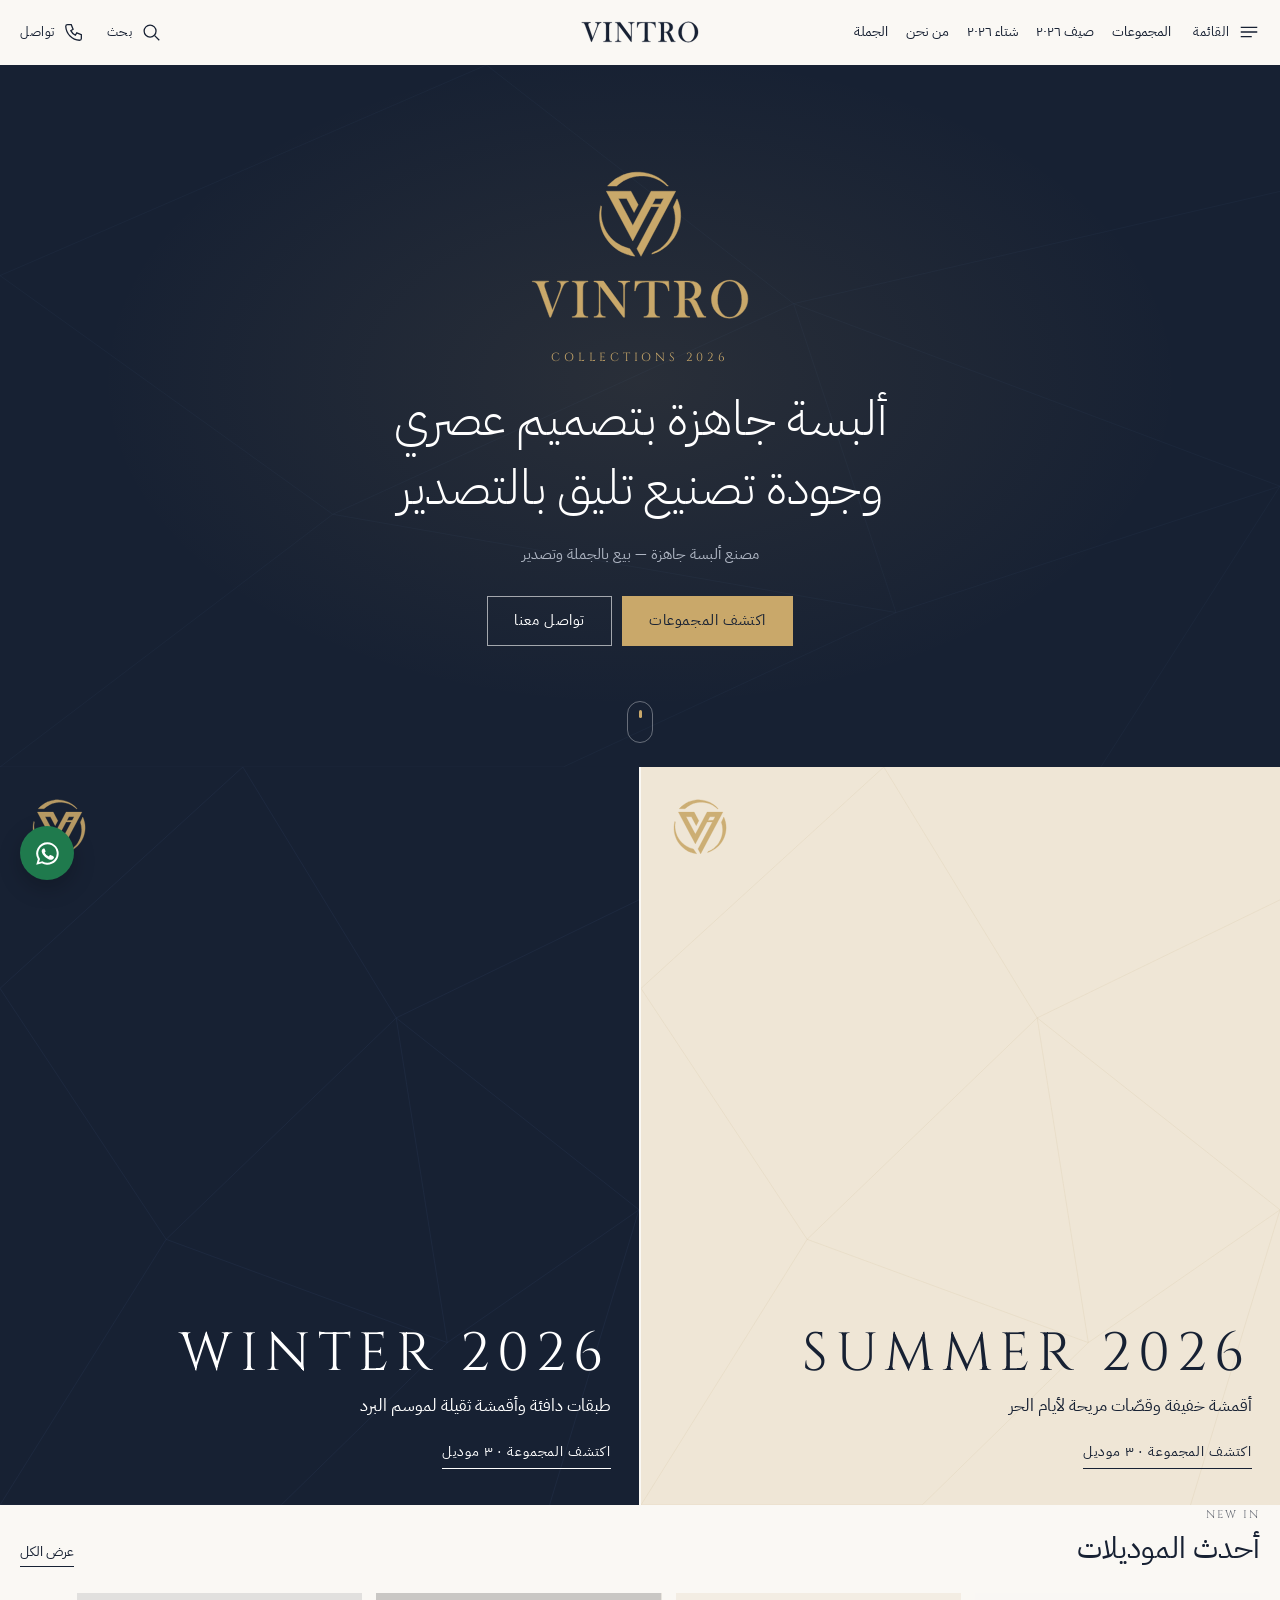
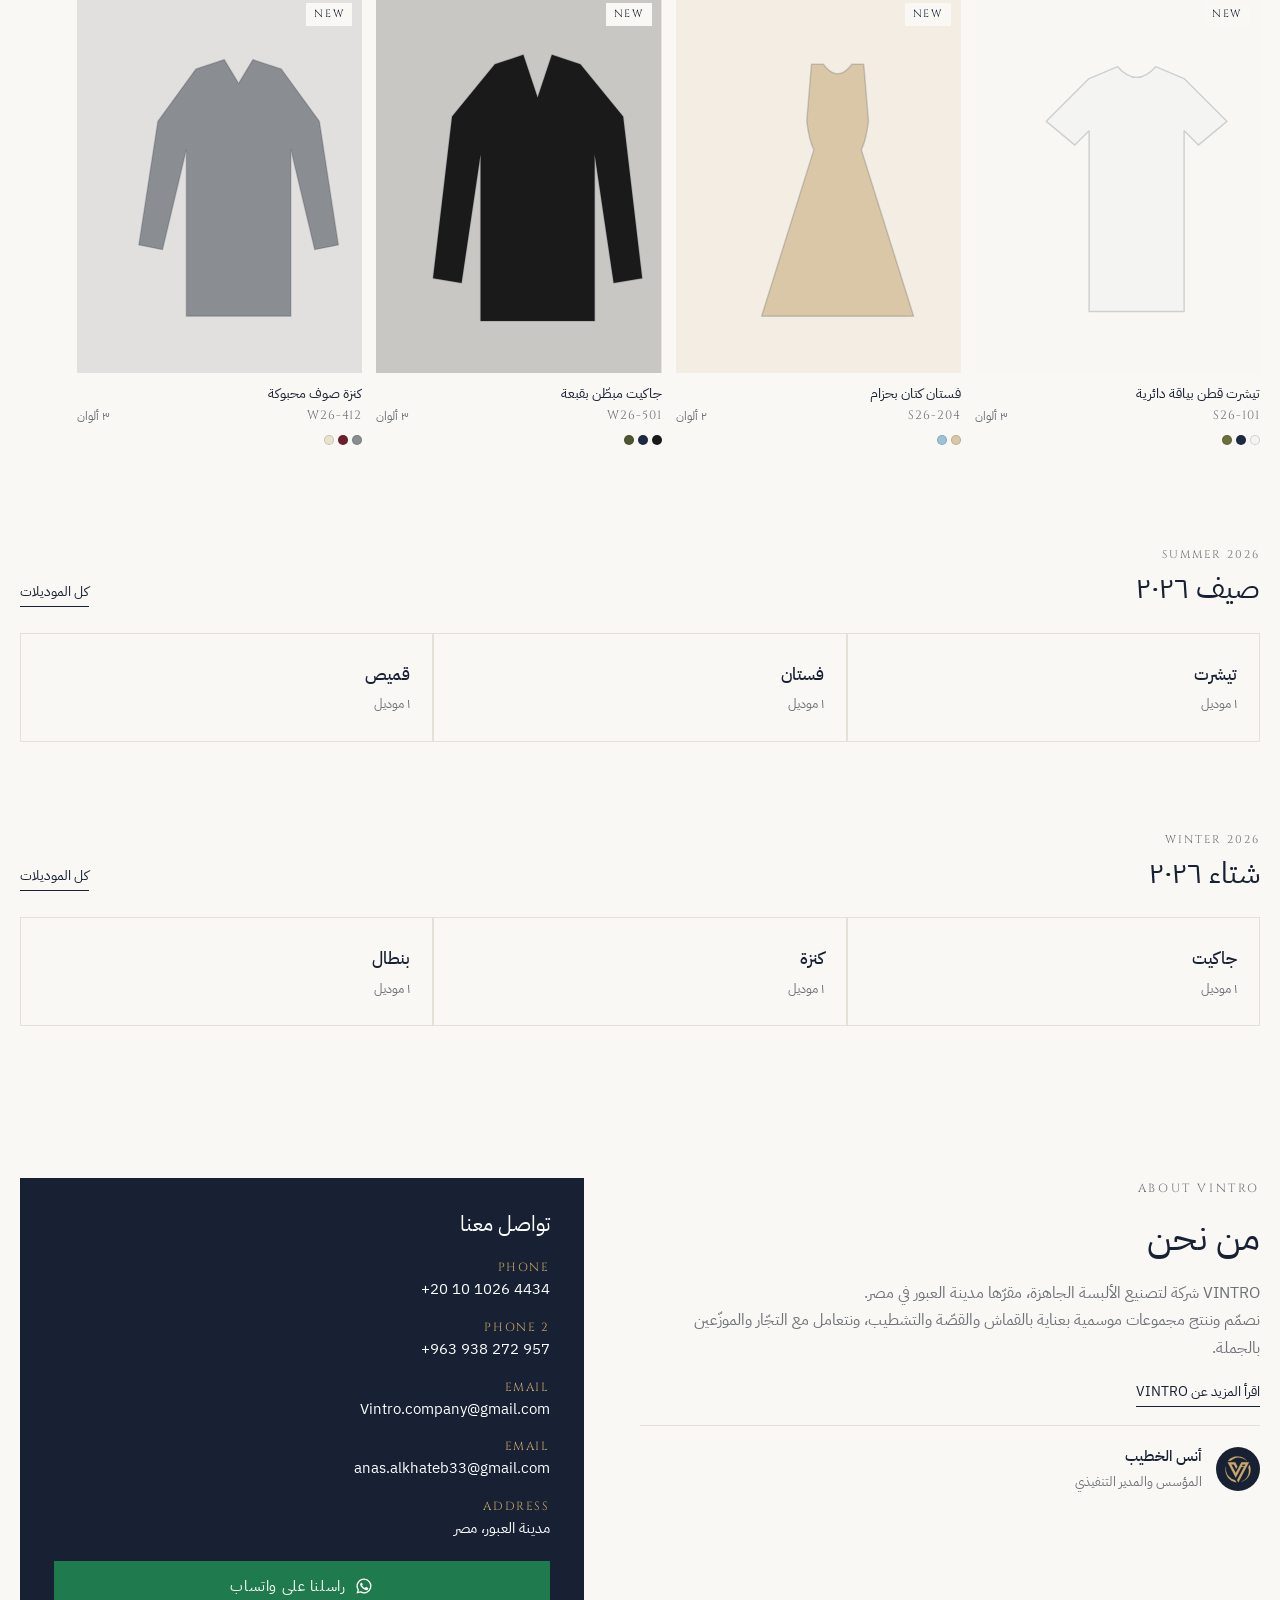
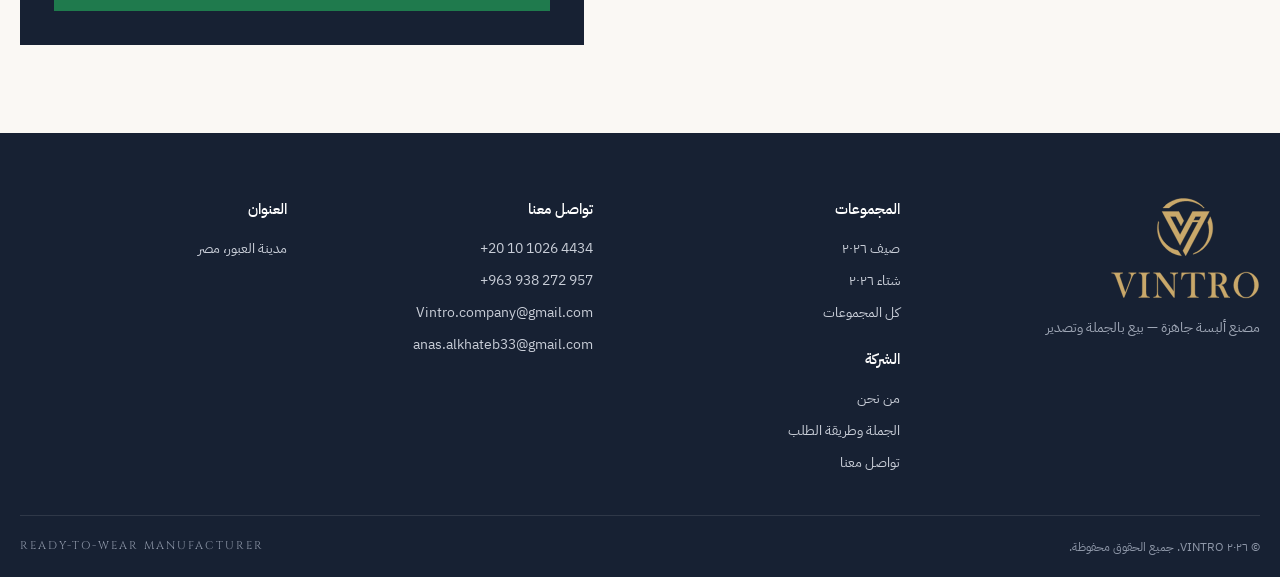
==== index.html @ 23a4da9c "Add files via upload" ====
<!doctype html>
<html lang="ar" dir="rtl" data-root="./">
<head>
<meta charset="utf-8">
<meta name="viewport" content="width=device-width,initial-scale=1,viewport-fit=cover">
<title>VINTRO — مجموعات صيف وشتاء ٢٠٢٦</title>
<meta name="description" content="VINTRO لتصنيع الألبسة الجاهزة — مجموعات صيف وشتاء ٢٠٢٦، بيع بالجملة.">
<meta name="theme-color" content="#FAF8F4">
<meta property="og:site_name" content="VINTRO">
<meta property="og:title" content="VINTRO — مجموعات صيف وشتاء ٢٠٢٦">
<meta property="og:description" content="VINTRO لتصنيع الألبسة الجاهزة — مجموعات صيف وشتاء ٢٠٢٦، بيع بالجملة.">
<meta property="og:type" content="website">
<link rel="icon" type="image/svg+xml" href="./assets/favicon.svg">
<link rel="preconnect" href="https://fonts.googleapis.com">
<link rel="preconnect" href="https://fonts.gstatic.com" crossorigin>
<link rel="stylesheet" href="https://fonts.googleapis.com/css2?family=Cinzel:wght@400;500&family=IBM+Plex+Sans+Arabic:wght@300;400;500&display=swap">
<link rel="stylesheet" href="./assets/style.css">
</head>
<body data-page="home">
<header id="head" class="head"></header>
<main id="main"><div class="loading">VINTRO</div></main>
<footer id="foot" class="foot"></footer>
<noscript><p style="padding:24px;text-align:center">يرجى تفعيل JavaScript لعرض الموديلات.</p></noscript>
<script src="./assets/logo.js"></script>
<script src="./assets/app.js"></script>
</body>
</html>
---- assets/style.css ----
/* VINTRO — fashion catalog. Ivory paper, navy ink, gold only for the brand mark and small accents. */
:root{
  --ivory:#FAF8F4; --paper:#FFFFFF; --navy:#172133; --navy-2:#202C42; --gold:#C9A86A; --gold-soft:#E9DCC3;
  --ink:#172133; --muted:#6E727B; --line:#E5E1D8; --tile:#EFEBE3; --wa:#1F7A4D;
  --f-latin:"Cinzel","Times New Roman",serif;
  --f-ar:"IBM Plex Sans Arabic",system-ui,"Segoe UI",Tahoma,sans-serif;
  --head-h:64px;
  color-scheme:light;
}
*{box-sizing:border-box}
[hidden]{display:none!important}
html{scroll-behavior:smooth;-webkit-text-size-adjust:100%}
body{margin:0;background:var(--ivory);color:var(--ink);font-family:var(--f-ar);font-size:15px;line-height:1.7;font-weight:400;-webkit-font-smoothing:antialiased}
body.lock{overflow:hidden}
img{max-width:100%;display:block}
a{color:inherit;text-decoration:none}
button{font:inherit;color:inherit;background:none;border:0;padding:0;cursor:pointer}
h1,h2,h3{margin:0;font-weight:400;line-height:1.2;text-wrap:balance}
p{margin:0}
:focus-visible{outline:2px solid var(--gold);outline-offset:3px}
.pad{padding-inline:max(20px,env(safe-area-inset-left,0px))}
.latin{font-family:var(--f-latin);letter-spacing:.18em;text-transform:uppercase}
.eyebrow{font-size:.74rem;letter-spacing:.22em;color:var(--muted)}
.logo-svg{fill:currentColor;display:block}

/* ---------- header ---------- */
.head{position:sticky;top:0;z-index:40;background:color-mix(in srgb,var(--ivory) 94%,transparent);backdrop-filter:saturate(1.4) blur(12px);border-bottom:1px solid transparent;transition:border-color .3s}
.head.scrolled{border-bottom-color:var(--line)}
.head-in{height:var(--head-h);display:grid;grid-template-columns:1fr auto 1fr;align-items:center;gap:12px}
.head .start,.head .end{display:flex;align-items:center;gap:22px}
.head .end{justify-content:flex-end}
.head .brand{color:var(--navy)}
.head .brand svg{height:22px;width:auto}
.ico-btn{display:inline-flex;align-items:center;gap:8px;font-size:.84rem;letter-spacing:.04em;padding:8px 0}
.ico-btn svg{width:22px;height:22px;stroke:currentColor;fill:none;stroke-width:1.4}
.head .links{display:flex;gap:18px}
.head .links a{font-size:.88rem;padding-block:6px;border-bottom:1px solid transparent}
.head .links a:hover,.head .links a[aria-current="page"]{border-bottom-color:var(--ink)}
@media (max-width:1100px){.head .links{display:none}}
@media (max-width:860px){.ico-btn .t{display:none}}

/* ---------- overlay menu / search ---------- */
.overlay{position:fixed;inset:0;z-index:60;background:var(--ivory);display:flex;flex-direction:column;overflow-y:auto;padding-bottom:env(safe-area-inset-bottom,0px)}
.overlay-top{height:var(--head-h);display:flex;align-items:center;justify-content:space-between;border-bottom:1px solid var(--line);flex:none}
.menu-body{display:grid;grid-template-columns:repeat(auto-fit,minmax(240px,1fr));gap:40px;padding-block:40px 60px}
.menu-col h3{font-size:1.9rem;margin-bottom:4px}
.menu-col .latin{font-size:.72rem;color:var(--muted);display:block;margin-bottom:18px}
.menu-col ul{list-style:none;margin:0;padding:0;display:grid;gap:10px}
.menu-col li a{font-size:1.02rem;color:var(--muted)}
.menu-col li a:hover{color:var(--ink)}
.search-box{padding-block:28px 10px;display:flex;align-items:center;gap:12px;border-bottom:1px solid var(--ink)}
.search-box input{flex:1;border:0;background:transparent;font:inherit;font-size:1.5rem;padding:6px 0;min-width:0;outline:none}
.search-hint{color:var(--muted);font-size:.86rem;padding-block:14px}

/* ---------- hero ---------- */
.hero{display:grid;grid-template-columns:1fr 1fr;gap:2px;background:var(--ivory)}
@media (max-width:760px){.hero{grid-template-columns:1fr}.panel{min-height:62svh}}
.panel{position:relative;min-height:clamp(440px,82svh,820px);overflow:hidden;display:flex;align-items:flex-end;isolation:isolate}
.panel .media{position:absolute;inset:0;z-index:-2}
.panel .media img{width:100%;height:100%;object-fit:cover;transition:transform 1.4s cubic-bezier(.2,.7,.2,1)}
.panel:hover .media img{transform:scale(1.035)}
.panel .media svg.lines{position:absolute;inset:0;width:100%;height:100%}
.panel.winter .media{background:var(--navy);color:#2A3854}
.panel.summer .media{background:#EFE6D6;color:#DDCDB0}
.panel.has-img::after{content:"";position:absolute;inset:0;z-index:-1;background:linear-gradient(to top,rgb(10 14 22 / .55),transparent 55%)}
.panel .cap{padding:36px max(28px,env(safe-area-inset-left,0px));display:grid;gap:10px;width:100%}
.panel .cap .latin{font-size:clamp(1.9rem,4.2vw,3.4rem);letter-spacing:.14em;line-height:1}
.panel .cap .ar{font-size:1.05rem}
.panel .cap .go{display:inline-flex;align-items:center;gap:10px;margin-top:10px;font-size:.88rem;letter-spacing:.06em;padding-bottom:4px;border-bottom:1px solid currentColor;justify-self:start}
.panel.winter,.panel.has-img{color:#fff}
.panel.summer:not(.has-img){color:var(--navy)}
.panel .mark{position:absolute;top:32px;inset-inline-end:32px;width:54px;color:var(--gold);opacity:.9}

/* ---------- sections ---------- */
.statement{padding-block:96px 88px;display:grid;justify-items:center;text-align:center;gap:22px}
.statement .mark{width:56px;color:var(--gold)}
.statement h1{font-size:clamp(1.7rem,3.6vw,2.7rem);max-width:22ch;line-height:1.45}
.statement p{color:var(--muted);max-width:56ch}
.sec{padding-block:64px}
.sec-head{display:flex;align-items:end;justify-content:space-between;gap:16px;margin-bottom:26px;flex-wrap:wrap}
.sec-head h2{font-size:clamp(1.4rem,2.6vw,1.9rem)}
.sec-head .latin{display:block;font-size:.7rem;color:var(--muted);margin-bottom:6px}
.link-u{font-size:.88rem;border-bottom:1px solid currentColor;padding-bottom:2px}

.strip{display:grid;grid-auto-flow:column;grid-auto-columns:minmax(220px,23%);gap:14px;overflow-x:auto;scroll-snap-type:x mandatory;padding-bottom:12px;scrollbar-width:thin}
.strip>*{scroll-snap-align:start}
@media (max-width:760px){.strip{grid-auto-columns:62%}}

.cats{display:grid;grid-template-columns:repeat(auto-fit,minmax(150px,1fr));gap:2px;background:var(--line);border:1px solid var(--line)}
.cats a{background:var(--ivory);padding:26px 22px;display:grid;gap:4px;transition:background .25s}
.cats a:hover{background:var(--paper)}
.cats strong{font-weight:500;font-size:1.08rem}
.cats span{font-size:.8rem;color:var(--muted)}

.about{display:grid;grid-template-columns:1.1fr 1fr;gap:56px;align-items:start}
@media (max-width:860px){.about{grid-template-columns:1fr;gap:36px}}
.about .txt{display:grid;gap:18px}
.about .txt p{color:var(--muted);font-size:1.02rem;max-width:58ch;white-space:pre-line}
.founder{display:flex;align-items:center;gap:14px;padding-top:18px;border-top:1px solid var(--line)}
.founder .m{width:44px;height:44px;border-radius:50%;background:var(--navy);color:var(--gold);display:grid;place-items:center;flex:none}
.founder .m svg{width:26px}
.founder b{font-weight:500;display:block}
.founder small{color:var(--muted)}
.contact-card{background:var(--navy);color:#fff;padding:34px;display:grid;gap:20px}
.contact-card h3{font-size:1.3rem}
.contact-card dl{margin:0;display:grid;gap:14px}
.contact-card dt{font-size:.74rem;letter-spacing:.14em;color:var(--gold)}
.contact-card dd{margin:0}
.ltr{direction:ltr;unicode-bidi:isolate;display:inline-block}

/* ---------- buttons ---------- */
.btn{display:inline-flex;align-items:center;justify-content:center;gap:10px;min-height:50px;padding:0 26px;border:1px solid var(--navy);background:transparent;color:var(--navy);font-size:.92rem;letter-spacing:.04em;transition:background .2s,color .2s}
.btn:hover{background:var(--navy);color:#fff}
.btn.solid{background:var(--navy);color:#fff}
.btn.solid:hover{background:var(--navy-2)}
.btn.wa{background:var(--wa);border-color:var(--wa);color:#fff}
.btn.wa:hover{background:#18653F}
.btn.light{border-color:rgb(255 255 255 / .6);color:#fff}
.btn.light:hover{background:#fff;color:var(--navy)}
.btn svg{width:18px;height:18px}
.btn.block{width:100%}

/* ---------- collection ---------- */
.col-head{padding-block:48px 26px;display:grid;gap:6px}
.col-head .latin{font-size:.74rem;color:var(--muted)}
.col-head h1{font-size:clamp(2.2rem,5vw,3.6rem)}
.col-head p{color:var(--muted);max-width:56ch}
.toolbar{position:sticky;top:var(--head-h);z-index:30;background:color-mix(in srgb,var(--ivory) 94%,transparent);backdrop-filter:blur(12px);border-block:1px solid var(--line)}
.toolbar-in{display:flex;align-items:center;gap:14px;min-height:52px}
.filters{display:flex;gap:4px;overflow-x:auto;scrollbar-width:none;flex:1;min-width:0}
.filters::-webkit-scrollbar{display:none}
.chip{white-space:nowrap;padding:6px 14px;font-size:.88rem;color:var(--muted);border-bottom:1px solid transparent}
.chip[aria-pressed="true"]{color:var(--ink);border-bottom-color:var(--ink)}
.count{font-size:.8rem;color:var(--muted);white-space:nowrap}
.view{display:flex;gap:6px;flex:none}
.view button{width:30px;height:30px;display:grid;place-items:center;color:var(--muted)}
.view button[aria-pressed="true"]{color:var(--ink)}
.view svg{width:18px;height:18px;fill:currentColor}

.grid{display:grid;grid-template-columns:repeat(4,minmax(0,1fr));gap:34px 14px;padding-block:28px 80px}
.grid.big{grid-template-columns:repeat(2,minmax(0,1fr))}
@media (max-width:960px){.grid{grid-template-columns:repeat(3,minmax(0,1fr))}}
@media (max-width:640px){.grid{grid-template-columns:repeat(2,minmax(0,1fr));gap:26px 8px}.grid.big{grid-template-columns:1fr}}
.empty{grid-column:1/-1;padding:80px 20px;text-align:center;color:var(--muted)}

/* ---------- product card ---------- */
.card{display:flex;flex-direction:column;min-width:0}
.card .ph{position:relative;aspect-ratio:3/4;background:var(--tile);overflow:hidden}
.card .ph img,.card .ph .art{position:absolute;inset:0;width:100%;height:100%;object-fit:cover}
.card .ph .alt{opacity:0;transition:opacity .45s ease}
.card:hover .ph .alt{opacity:1}
.card .new{position:absolute;top:10px;inset-inline-start:10px;font-size:.66rem;letter-spacing:.16em;background:var(--ivory);padding:3px 8px}
.card .body{padding-top:10px;display:grid;gap:2px}
.card .nm{font-size:.9rem;line-height:1.5;overflow:hidden;text-overflow:ellipsis;white-space:nowrap}
.card .sub{display:flex;justify-content:space-between;gap:8px;font-size:.76rem;color:var(--muted)}
.card .code{font-family:var(--f-latin);letter-spacing:.08em;direction:ltr}
.card .sws{display:flex;gap:4px;margin-top:6px}
.card .sws i{width:10px;height:10px;border-radius:50%;border:1px solid rgb(0 0 0 / .14)}

/* ---------- product page ---------- */
.crumbs{padding-block:18px;font-size:.8rem;color:var(--muted)}
.crumbs a:hover{color:var(--ink)}
.pdp{display:grid;grid-template-columns:minmax(0,1.5fr) minmax(320px,1fr);gap:48px;padding-bottom:72px}
@media (max-width:900px){.pdp{grid-template-columns:1fr;gap:26px}}
.pics{display:grid;grid-template-columns:1fr 1fr;gap:4px;align-content:start}
.pics .pic{position:relative;aspect-ratio:3/4;background:var(--tile);overflow:hidden}
.pics .pic:first-child,.pics .pic:last-child:nth-child(even){grid-column:1/-1}
.pics .pic img,.pics .pic .art{position:absolute;inset:0;width:100%;height:100%;object-fit:cover}
@media (max-width:900px){
  .pics{display:flex;overflow-x:auto;scroll-snap-type:x mandatory;gap:0;margin-inline:calc(-1 * max(20px,env(safe-area-inset-left,0px)));scrollbar-width:none}
  .pics::-webkit-scrollbar{display:none}
  .pics .pic{flex:0 0 100%;scroll-snap-align:center}
  .pics .pic:first-child,.pics .pic:last-child:nth-child(even){grid-column:auto}
}
.dots-nav{display:none;justify-content:center;gap:6px;margin-top:10px}
.dots-nav i{width:6px;height:6px;border-radius:50%;background:var(--line)}
.dots-nav i.on{background:var(--ink)}
@media (max-width:900px){.dots-nav{display:flex}.panel-info{position:static}}
.panel-info{position:sticky;top:calc(var(--head-h) + 24px);align-self:start;display:grid;gap:26px}
.panel-info .code{font-family:var(--f-latin);letter-spacing:.14em;font-size:.78rem;color:var(--muted);direction:ltr;text-align:right}
.panel-info h1{font-size:clamp(1.5rem,2.6vw,2rem);margin-top:4px}
.panel-info .price{margin-top:8px;font-size:1.05rem}
.panel-info .price.ask{color:var(--muted);font-size:.92rem}
.opt-label{display:flex;justify-content:space-between;font-size:.8rem;color:var(--muted);margin-bottom:10px}
.opt-label b{color:var(--ink);font-weight:500}
.colors{display:flex;gap:8px;flex-wrap:wrap}
.colors button{width:52px;aspect-ratio:3/4;background:var(--tile);border:1px solid transparent;padding:2px;position:relative}
.colors button img{width:100%;height:100%;object-fit:cover}
.colors button .fill{display:block;width:100%;height:100%}
.colors button[aria-pressed="true"]{border-color:var(--ink)}
.sizes{display:grid;grid-template-columns:repeat(auto-fill,minmax(56px,1fr));gap:6px}
.sizes button{height:44px;border:1px solid var(--line);font-size:.86rem;letter-spacing:.04em;background:var(--paper)}
.sizes button:hover{border-color:var(--ink)}
.sizes button[aria-pressed="true"]{background:var(--navy);color:#fff;border-color:var(--navy)}
.cta{display:grid;gap:8px}
.cta .note{font-size:.78rem;color:var(--muted);text-align:center}
details.acc{border-top:1px solid var(--line)}
details.acc:last-of-type{border-bottom:1px solid var(--line)}
details.acc summary{list-style:none;display:flex;justify-content:space-between;align-items:center;padding:15px 0;cursor:pointer;font-size:.92rem}
details.acc summary::-webkit-details-marker{display:none}
details.acc summary::after{content:"+";font-size:1.2rem;color:var(--muted)}
details.acc[open] summary::after{content:"−"}
details.acc .in{padding-bottom:16px;color:var(--muted);white-space:pre-line;font-size:.92rem}
.specs{display:grid;grid-template-columns:auto 1fr;gap:6px 18px;margin:0}
.specs dd{margin:0;color:var(--ink)}

/* ---------- footer ---------- */
.foot{background:var(--navy);color:#C9CED8;margin-top:0}
.foot-in{display:grid;grid-template-columns:1.2fr repeat(3,1fr);gap:40px;padding-block:64px 40px}
@media (max-width:860px){.foot-in{grid-template-columns:1fr 1fr}}
@media (max-width:520px){.foot-in{grid-template-columns:1fr}}
.foot .fbrand{color:var(--gold)}
.foot .fbrand svg{width:150px;height:auto}
.foot .fbrand p{color:#9EA6B5;margin-top:16px;font-size:.88rem;max-width:32ch}
.foot h4{margin:0 0 14px;font-weight:500;color:#fff;font-size:.95rem}
.foot ul{list-style:none;margin:0;padding:0;display:grid;gap:8px;font-size:.88rem}
.foot a:hover{color:#fff}
.foot-bot{border-top:1px solid rgb(255 255 255 / .1);padding-block:20px calc(20px + env(safe-area-inset-bottom,0px));font-size:.78rem;color:#8E97A8;display:flex;justify-content:space-between;gap:12px;flex-wrap:wrap}

.wa-float{position:fixed;bottom:calc(20px + env(safe-area-inset-bottom,0px));left:calc(20px + env(safe-area-inset-left,0px));z-index:35;width:54px;height:54px;border-radius:50%;background:var(--wa);color:#fff;display:grid;place-items:center;box-shadow:0 8px 22px rgb(0 0 0 / .22)}
.wa-float svg{width:27px;height:27px}

.muted{color:var(--muted)}
/* ---------- inner pages ---------- */
.page-head{padding-block:64px 44px;display:grid;gap:10px;border-bottom:1px solid var(--line)}
.page-head .latin{font-size:.74rem;color:var(--muted)}
.page-head h1{font-size:clamp(2.3rem,5.4vw,4rem)}
.page-head p{color:var(--muted);font-size:1.06rem;max-width:58ch}

.coll{display:grid;grid-template-columns:1.2fr 1fr;align-items:stretch;border-bottom:1px solid var(--line)}
.coll.flip .coll-media{order:2}
@media (max-width:820px){.coll{grid-template-columns:1fr}.coll.flip .coll-media{order:0}}
.coll-media{position:relative;min-height:clamp(340px,62svh,640px);overflow:hidden;isolation:isolate;display:block}
.coll-media img{position:absolute;inset:0;width:100%;height:100%;object-fit:cover;transition:transform 1.2s ease}
.coll-media:hover img{transform:scale(1.03)}
.coll-media svg.lines{position:absolute;inset:0;width:100%;height:100%}
.coll.winter .coll-media{background:var(--navy);color:#2A3854}
.coll.summer .coll-media{background:#EFE6D6;color:#DDCDB0}
.coll-media .mark{position:absolute;top:28px;inset-inline-end:28px;width:52px;color:var(--gold)}
.coll-media .latin.big{position:absolute;bottom:26px;inset-inline-start:28px;font-size:clamp(1.6rem,3.4vw,2.6rem);letter-spacing:.14em}
.coll.winter .coll-media .big,.coll-media.has-img .big{color:#fff}
.coll.summer .coll-media:not(.has-img) .big{color:var(--navy)}
.coll-txt{display:grid;align-content:center;gap:16px;padding-block:48px}
.coll-txt .latin{font-size:.72rem;color:var(--muted)}
.coll-txt h2{font-size:clamp(2rem,4vw,3rem)}
.coll-txt p{color:var(--muted);max-width:44ch}
.coll-meta{display:flex;gap:18px;font-size:.84rem;color:var(--muted)}
.coll-cats{list-style:none;margin:0;padding:0;display:flex;flex-wrap:wrap;gap:6px}
.coll-cats a{display:inline-block;border:1px solid var(--line);padding:6px 14px;font-size:.88rem;background:var(--paper)}
.coll-cats a:hover{border-color:var(--ink)}
.coll-txt .btn{justify-self:start;margin-top:6px}

.about-hero{display:grid;grid-template-columns:1fr 1.1fr;gap:56px;padding-block:64px;align-items:center}
@media (max-width:820px){.about-hero{grid-template-columns:1fr;gap:32px}}
.ab-mark{position:relative;aspect-ratio:4/5;max-width:100%;background:var(--navy);color:#2A3854;display:grid;place-items:center;overflow:hidden}
.ab-mark svg.lines{position:absolute;inset:0;width:100%;height:100%}
.ab-mark .logo-svg{position:relative;width:52%;color:var(--gold)}
.ab-txt{display:grid;gap:18px}
.ab-txt p{color:var(--muted);font-size:1.04rem;max-width:58ch;white-space:pre-line}
.ab-txt p.big{color:var(--ink);font-size:clamp(1.4rem,2.6vw,1.9rem);line-height:1.55}
.values{display:grid;grid-template-columns:repeat(auto-fit,minmax(220px,1fr));gap:2px;background:var(--line);border:1px solid var(--line)}
.value{background:var(--ivory);padding:30px 26px;display:grid;gap:10px;align-content:start}
.value .vm{width:28px;color:var(--gold)}
.value h3{font-size:1.12rem;font-weight:500}
.value p{color:var(--muted);font-size:.93rem}
.band{background:var(--navy-2);color:#fff}
.band-in{display:flex;justify-content:space-between;align-items:center;gap:28px;flex-wrap:wrap;padding-block:56px}
.band-in .latin{font-size:.72rem;color:var(--gold)}
.band-in h2{font-size:clamp(1.5rem,3vw,2.1rem);margin-block:6px}
.band-in p{color:#AEB5C2}
.band-btns{display:flex;gap:10px;flex-wrap:wrap}

.steps{display:grid;grid-template-columns:repeat(4,minmax(0,1fr));gap:0;padding-block:56px}
@media (max-width:900px){.steps{grid-template-columns:repeat(2,minmax(0,1fr));row-gap:36px}}
@media (max-width:520px){.steps{grid-template-columns:1fr}}
.step{display:grid;gap:10px;padding-inline:0 26px;border-inline-start:1px solid var(--line);padding-inline-start:22px}
.step .n{font-size:1.9rem;color:var(--gold);letter-spacing:.08em}
.step h3{font-size:1.12rem;font-weight:500}
.step p{color:var(--muted);font-size:.93rem}
.ws-grid{display:grid;grid-template-columns:1fr 1fr;gap:56px;align-items:start}
@media (max-width:860px){.ws-grid{grid-template-columns:1fr;gap:44px}}
.ws-grid .muted{margin-bottom:16px}
.tpl{background:var(--paper);border:1px solid var(--line);padding:20px 22px;margin:0 0 16px;font-family:var(--f-ar);font-size:.95rem;line-height:1.9;white-space:pre-wrap;overflow-x:auto}

.contact-grid{display:grid;grid-template-columns:1fr 1.15fr;gap:48px;padding-block:56px 80px;align-items:start}
@media (max-width:860px){.contact-grid{grid-template-columns:1fr}}
.c-cards{display:grid;grid-template-columns:repeat(auto-fit,minmax(220px,1fr));gap:2px;background:var(--line);border:1px solid var(--line)}
.c-card{background:var(--ivory);padding:24px 22px;display:grid;gap:8px;align-content:start;min-width:0;overflow-wrap:anywhere}
.c-card .lbl{font-size:.78rem;color:var(--muted)}
.c-card .big{font-size:1.2rem}
.c-card .link-u{justify-self:start;font-size:.82rem}
.c-form{background:var(--paper);border:1px solid var(--line);padding:32px;display:grid;gap:16px}
@media (max-width:520px){.c-form{padding:22px}}
.c-form h2{font-size:1.4rem;margin-bottom:4px}
.f{display:grid;gap:6px}
.f span{font-size:.82rem;color:var(--muted)}
.f input,.f textarea{width:100%;border:0;border-bottom:1px solid var(--line);background:transparent;padding:10px 0;font:inherit;color:var(--ink);border-radius:0;outline:none;resize:vertical}
.f input:focus,.f textarea:focus{border-bottom-color:var(--ink)}
.err{color:#A33A2E;font-size:.88rem}
.loading{padding:120px 0;text-align:center;color:var(--muted)}
.fade{animation:fade .5s ease both}
@keyframes fade{from{opacity:.001;transform:translateY(6px)}to{opacity:1;transform:none}}

/* ---------- side drawer menu ---------- */
.drawer-wrap{position:fixed;inset:0;z-index:70}
.drawer-bg{position:absolute;inset:0;background:rgb(15 20 30 / .45);opacity:0;transition:opacity .3s ease}
.drawer{position:absolute;top:0;bottom:0;inset-inline-start:0;width:min(360px,86vw);background:var(--ivory);display:flex;flex-direction:column;overflow-y:auto;
  transform:translateX(100%);transition:transform .35s cubic-bezier(.2,.7,.2,1);box-shadow:0 0 40px rgb(0 0 0 / .18);
  padding:env(safe-area-inset-top,0px) 0 env(safe-area-inset-bottom,0px) 0}
.drawer-wrap.on .drawer{transform:none}
.drawer-wrap.on .drawer-bg{opacity:1}
.drawer-top{display:flex;align-items:center;justify-content:space-between;height:var(--head-h);padding-inline:22px;border-bottom:1px solid var(--line);flex:none}
.drawer-logo{color:var(--navy);width:110px}
.drawer-list{list-style:none;margin:0;padding:10px 0;flex:1}
.drawer-list>li>a,.drawer-list summary{display:flex;align-items:center;justify-content:space-between;padding:13px 22px;font-size:1rem;cursor:pointer;list-style:none}
.drawer-list summary::-webkit-details-marker{display:none}
.drawer-list summary small{font-size:.75rem;color:var(--muted);margin-inline-start:auto;margin-inline-end:10px}
.drawer-list summary::after{content:"+";color:var(--muted)}
.drawer-list details[open] summary::after{content:"−"}
.drawer-list a[aria-current="page"]{font-weight:500;box-shadow:inset -2px 0 0 var(--gold)}
.drawer-list>li>a:hover,.drawer-list summary:hover{background:var(--paper)}
.drawer-list .sub{list-style:none;margin:0;padding:0 0 8px}
.drawer-list .sub a{display:block;padding:8px 40px 8px 22px;font-size:.9rem;color:var(--muted)}
.drawer-list .sub a:hover{color:var(--ink)}
.drawer-foot{border-top:1px solid var(--line);padding:18px 22px 22px;display:grid;gap:8px;font-size:.9rem;color:var(--muted);flex:none}
.drawer-foot .btn{margin-top:6px;min-height:46px}

/* ---------- homepage opening ---------- */
.opening{position:relative;background:var(--navy);color:#fff;overflow:hidden;isolation:isolate;min-height:clamp(480px,78svh,760px);display:grid;place-items:center;text-align:center}
.opening svg.lines{position:absolute;inset:0;width:100%;height:100%;color:#24314A;z-index:-1}
.opening::after{content:"";position:absolute;inset:0;z-index:-1;background:radial-gradient(ellipse at 50% 45%,rgb(201 168 106 / .10),transparent 60%)}
.op-in{display:grid;justify-items:center;gap:18px;padding-block:64px 80px;max-width:820px}
.op-logo{width:clamp(150px,22vw,220px);color:var(--gold);animation:rise 1s .2s cubic-bezier(.2,.7,.2,1) both}
.op-eyebrow{font-size:.74rem;color:var(--gold);letter-spacing:.32em;margin-top:8px;animation:rise 1s .35s both}
.opening h1{font-size:clamp(1.7rem,4.2vw,3rem);line-height:1.45;max-width:20ch;font-weight:300;animation:rise 1s .45s both}
.opening p{color:#AEB5C2;max-width:48ch;animation:rise 1s .55s both}
.op-btns{display:flex;gap:10px;flex-wrap:wrap;justify-content:center;margin-top:10px;animation:rise 1s .65s both}
.btn.gold{background:var(--gold);border-color:var(--gold);color:var(--navy)}
.btn.gold:hover{background:#D8BC85;color:var(--navy)}
.op-down{position:absolute;bottom:24px;left:50%;transform:translateX(-50%);width:26px;height:42px;border:1px solid rgb(255 255 255 / .35);border-radius:14px}
.op-down span{position:absolute;top:8px;left:50%;width:3px;height:8px;margin-left:-1.5px;border-radius:2px;background:var(--gold);animation:scrolldot 1.8s ease-in-out infinite}
@keyframes scrolldot{0%{opacity:0;transform:translateY(0)}30%{opacity:1}100%{opacity:0;transform:translateY(14px)}}
@keyframes rise{from{opacity:.001;transform:translateY(14px)}to{opacity:1;transform:none}}

/* ---------- intro animation (first visit) ---------- */
.splash{position:fixed;inset:0;z-index:100;background:var(--navy);display:grid;place-content:center;justify-items:center;gap:18px;color:var(--gold);transition:opacity .7s ease,visibility .7s;cursor:pointer}
.splash.out{opacity:0;visibility:hidden}
.sp-mark{width:86px;animation:spmark 1.1s cubic-bezier(.2,.7,.2,1) both}
.sp-word{width:180px;animation:rise .9s .55s both}
.sp-line{height:1px;width:0;background:var(--gold);animation:spline 1s .9s ease forwards}
@keyframes spmark{from{opacity:0;transform:scale(.7) rotate(-20deg)}to{opacity:1;transform:none}}
@keyframes spline{to{width:120px}}

@media (prefers-reduced-motion:reduce){*{animation:none!important;transition:none!important;scroll-behavior:auto!important}}
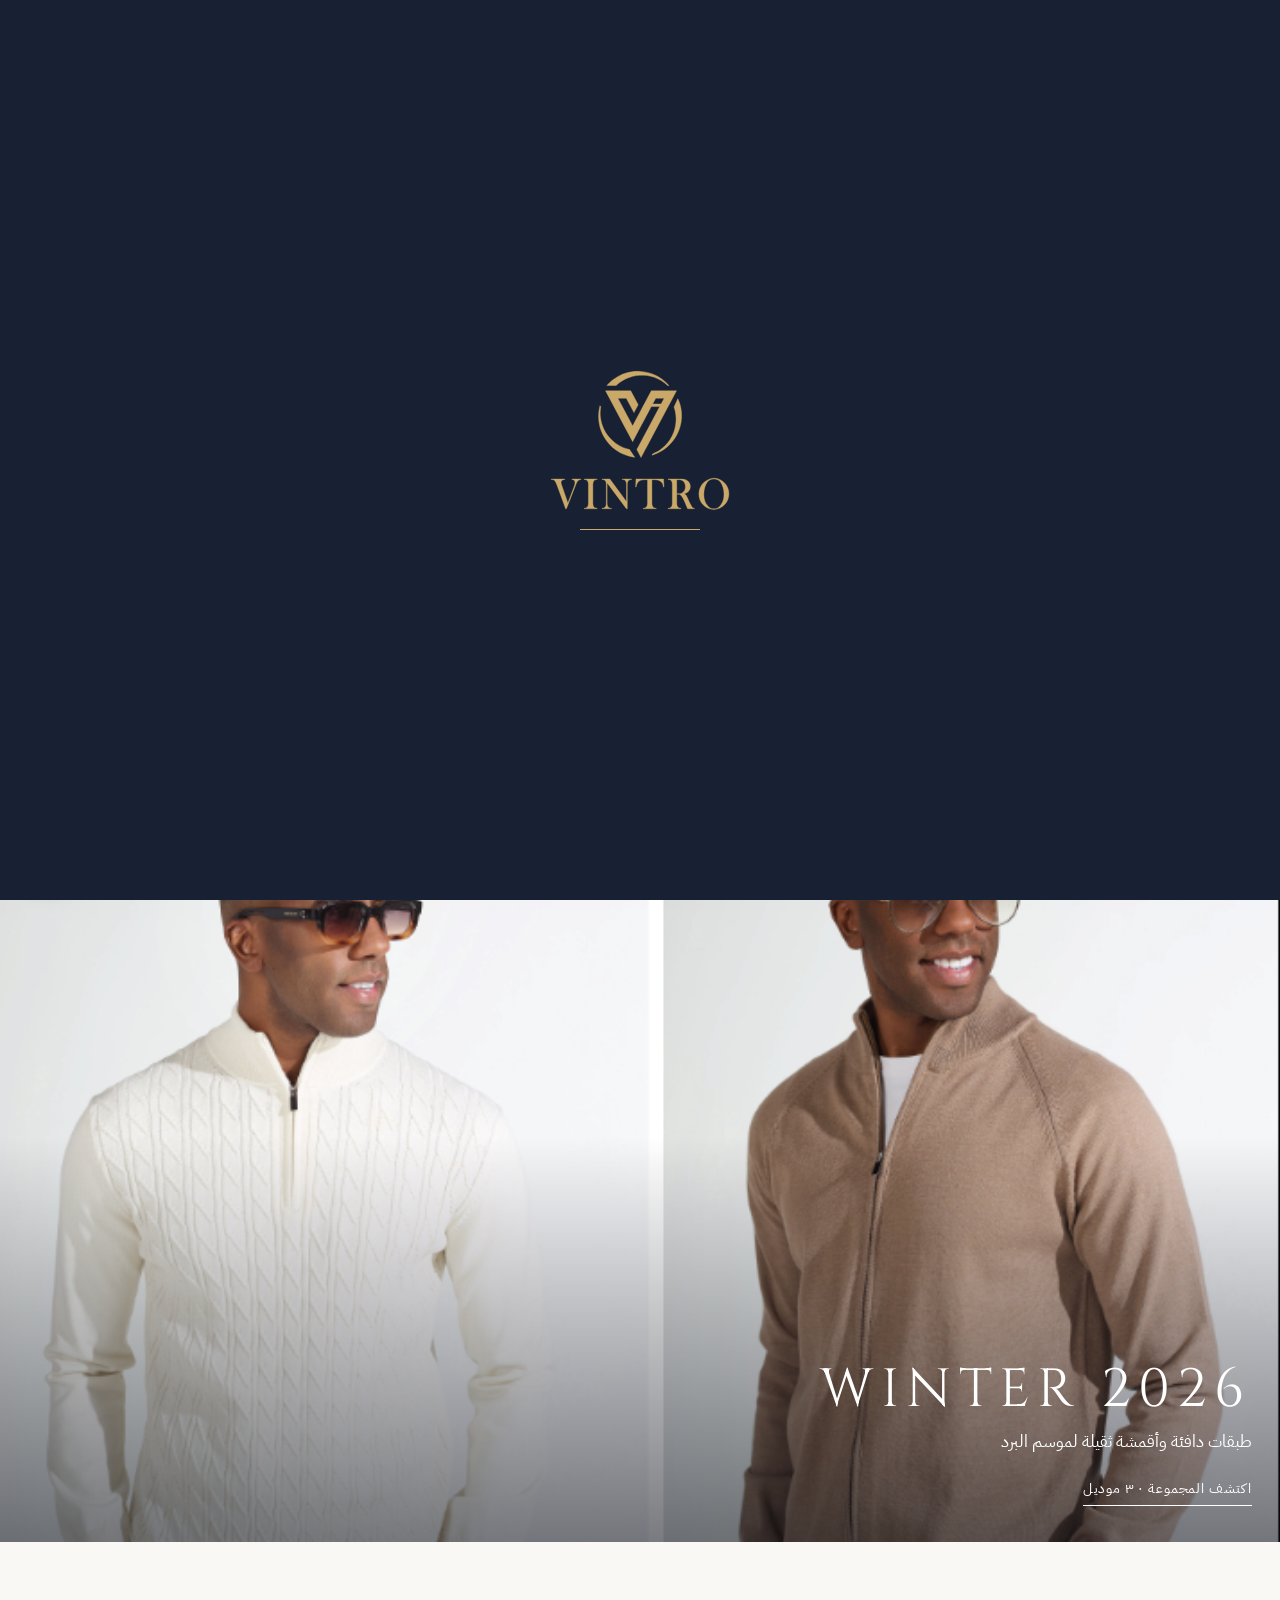
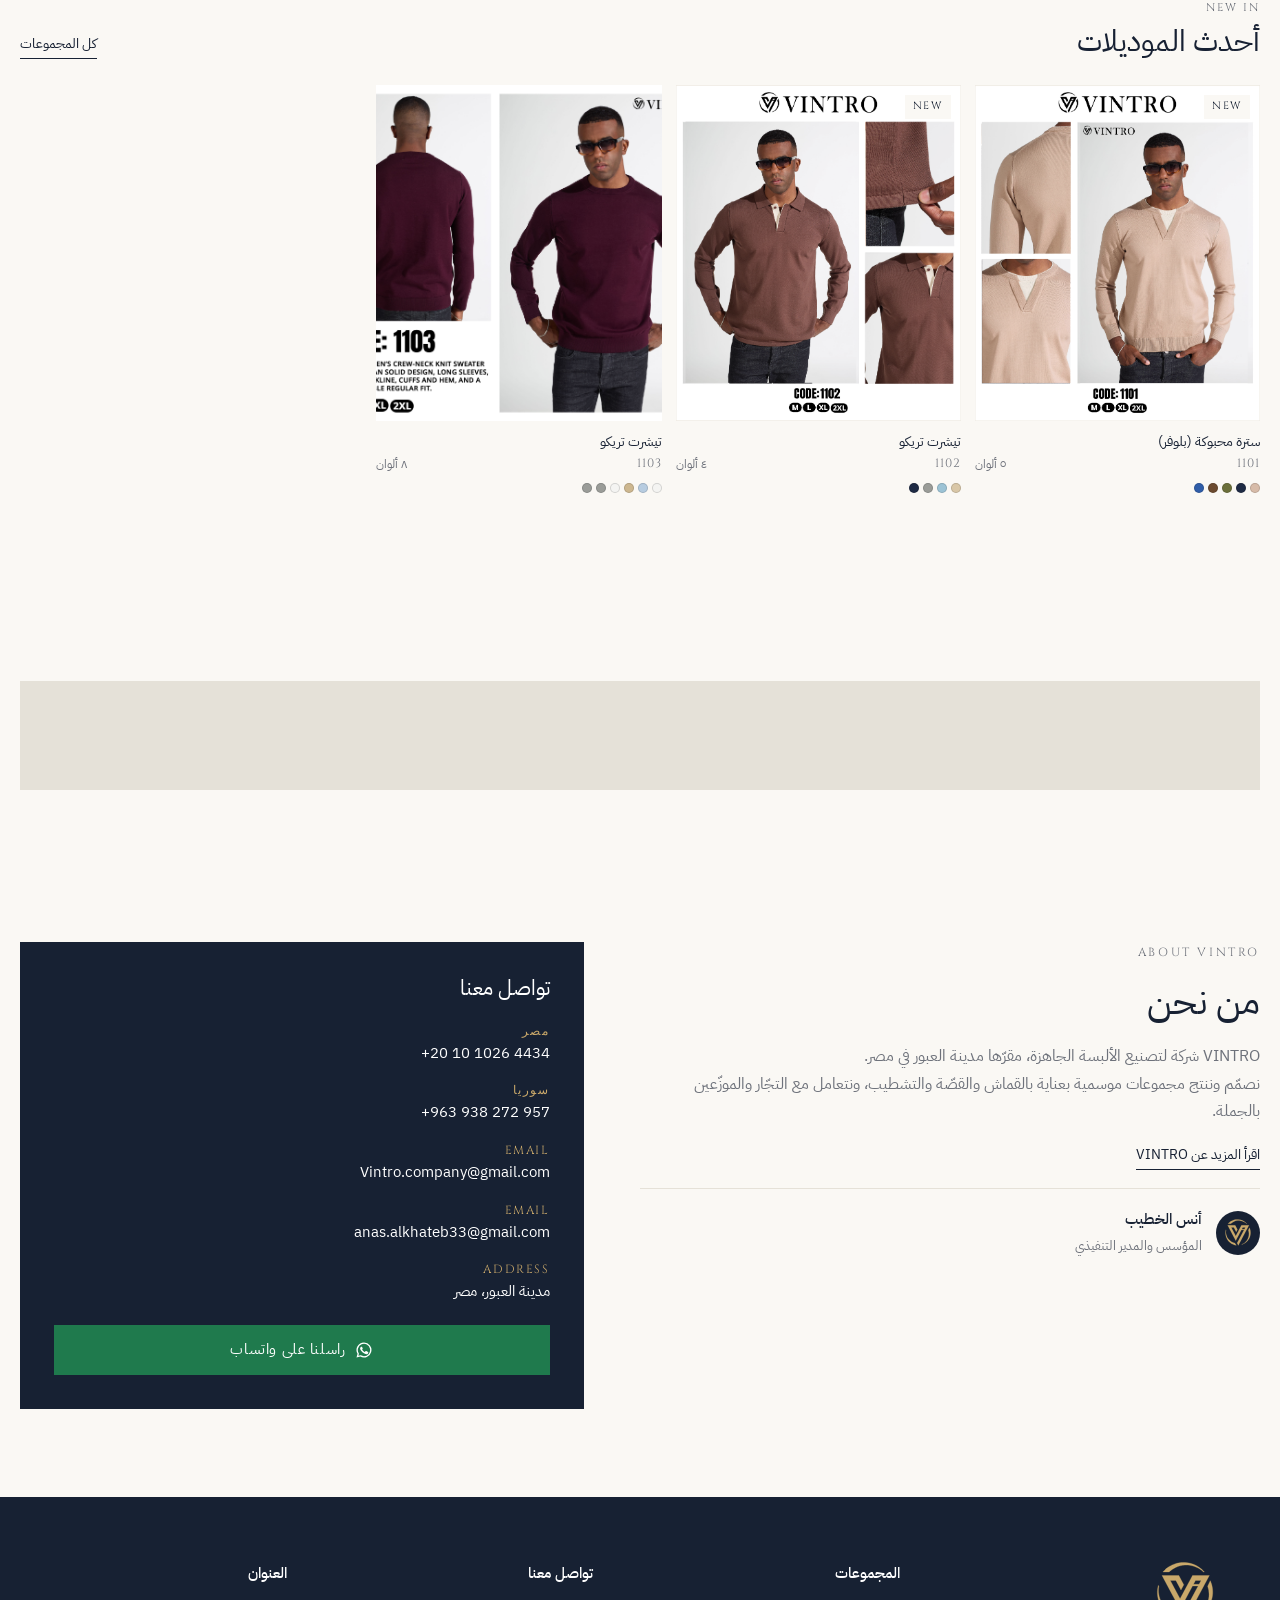
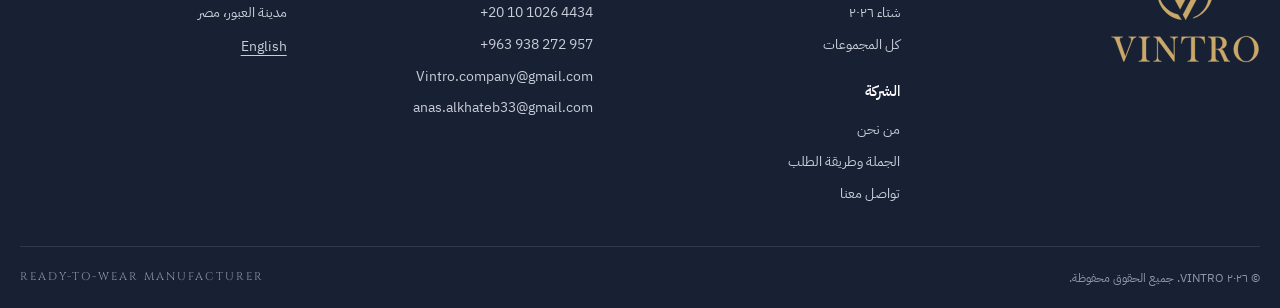
==== commit a04abb6a: "Add files via upload" ====
--- a/index.html
+++ b/index.html
@@ -3,11 +3,11 @@
 <head>
 <meta charset="utf-8">
 <meta name="viewport" content="width=device-width,initial-scale=1,viewport-fit=cover">
-<title>VINTRO — مجموعات صيف وشتاء ٢٠٢٦</title>
+<title>VINTRO</title>
 <meta name="description" content="VINTRO لتصنيع الألبسة الجاهزة — مجموعات صيف وشتاء ٢٠٢٦، بيع بالجملة.">
 <meta name="theme-color" content="#FAF8F4">
 <meta property="og:site_name" content="VINTRO">
-<meta property="og:title" content="VINTRO — مجموعات صيف وشتاء ٢٠٢٦">
+<meta property="og:title" content="VINTRO">
 <meta property="og:description" content="VINTRO لتصنيع الألبسة الجاهزة — مجموعات صيف وشتاء ٢٠٢٦، بيع بالجملة.">
 <meta property="og:type" content="website">
 <link rel="icon" type="image/svg+xml" href="./assets/favicon.svg">
--- a/assets/style.css
+++ b/assets/style.css
@@ -1,3 +1,4 @@
+@import url("https://fonts.googleapis.com/css2?family=Cormorant+Garamond:wght@400;500;600&family=IBM+Plex+Sans:wght@300;400;500&display=swap");
 /* VINTRO — fashion catalog. Ivory paper, navy ink, gold only for the brand mark and small accents. */
 :root{
   --ivory:#FAF8F4; --paper:#FFFFFF; --navy:#172133; --navy-2:#202C42; --gold:#C9A86A; --gold-soft:#E9DCC3;
@@ -29,8 +30,12 @@
 .head-in{height:var(--head-h);display:grid;grid-template-columns:1fr auto 1fr;align-items:center;gap:12px}
 .head .start,.head .end{display:flex;align-items:center;gap:22px}
 .head .end{justify-content:flex-end}
-.head .brand{color:var(--navy)}
-.head .brand svg{height:22px;width:auto}
+.head .brand{display:flex;align-items:center;gap:10px;color:var(--navy);direction:ltr}
+.head .brand .bm{display:block;width:36px;color:var(--gold);transition:transform .5s ease}
+.head .brand:hover .bm{transform:rotate(-8deg)}
+.head .brand .bm svg{width:100%;height:auto}
+.head .brand .bw svg{height:19px;width:auto}
+@media (max-width:520px){.head .brand .bm{width:28px}.head .brand .bw svg{height:15px}.head .brand{gap:7px}}
 .ico-btn{display:inline-flex;align-items:center;gap:8px;font-size:.84rem;letter-spacing:.04em;padding:8px 0}
 .ico-btn svg{width:22px;height:22px;stroke:currentColor;fill:none;stroke-width:1.4}
 .head .links{display:flex;gap:18px}
@@ -57,7 +62,7 @@
 @media (max-width:760px){.hero{grid-template-columns:1fr}.panel{min-height:62svh}}
 .panel{position:relative;min-height:clamp(440px,82svh,820px);overflow:hidden;display:flex;align-items:flex-end;isolation:isolate}
 .panel .media{position:absolute;inset:0;z-index:-2}
-.panel .media img{width:100%;height:100%;object-fit:cover;transition:transform 1.4s cubic-bezier(.2,.7,.2,1)}
+.panel .media img{width:100%;height:100%;object-fit:cover;object-position:center 22%;transition:transform 1.4s cubic-bezier(.2,.7,.2,1)}
 .panel:hover .media img{transform:scale(1.035)}
 .panel .media svg.lines{position:absolute;inset:0;width:100%;height:100%}
 .panel.winter .media{background:var(--navy);color:#2A3854}
@@ -145,7 +150,7 @@
 
 /* ---------- product card ---------- */
 .card{display:flex;flex-direction:column;min-width:0}
-.card .ph{position:relative;aspect-ratio:3/4;background:var(--tile);overflow:hidden}
+.card .ph{position:relative;aspect-ratio:808/951;background:var(--tile);overflow:hidden}
 .card .ph img,.card .ph .art{position:absolute;inset:0;width:100%;height:100%;object-fit:cover}
 .card .ph .alt{opacity:0;transition:opacity .45s ease}
 .card:hover .ph .alt{opacity:1}
@@ -160,17 +165,26 @@
 /* ---------- product page ---------- */
 .crumbs{padding-block:18px;font-size:.8rem;color:var(--muted)}
 .crumbs a:hover{color:var(--ink)}
-.pdp{display:grid;grid-template-columns:minmax(0,1.5fr) minmax(320px,1fr);gap:48px;padding-bottom:72px}
+.pdp{display:grid;grid-template-columns:minmax(0,480px) minmax(300px,420px);justify-content:center;gap:64px;padding-bottom:72px;padding-top:8px}
 @media (max-width:900px){.pdp{grid-template-columns:1fr;gap:26px}}
-.pics{display:grid;grid-template-columns:1fr 1fr;gap:4px;align-content:start}
-.pics .pic{position:relative;aspect-ratio:3/4;background:var(--tile);overflow:hidden}
-.pics .pic:first-child,.pics .pic:last-child:nth-child(even){grid-column:1/-1}
+.gal{display:grid;gap:10px;align-content:start;min-width:0}
+.pics{display:block}
+.pics .pic{position:relative;aspect-ratio:808/951;background:var(--tile);overflow:hidden;display:none}
+.pics .pic.on{display:block;cursor:zoom-in}
+.pics .pic img{transition:transform .25s ease}
+.pics .pic.zoom img{transform:scale(2.2)}
+.thumbs{display:flex;gap:8px;flex-wrap:wrap}
+.thumbs button{width:64px;aspect-ratio:808/951;background:var(--tile);border:1px solid transparent;padding:2px;opacity:.65;transition:opacity .2s}
+.thumbs button:hover{opacity:1}
+.thumbs button[aria-pressed="true"]{border-color:var(--ink);opacity:1}
+.thumbs img{width:100%;height:100%;object-fit:cover}
+
 .pics .pic img,.pics .pic .art{position:absolute;inset:0;width:100%;height:100%;object-fit:cover}
 @media (max-width:900px){
   .pics{display:flex;overflow-x:auto;scroll-snap-type:x mandatory;gap:0;margin-inline:calc(-1 * max(20px,env(safe-area-inset-left,0px)));scrollbar-width:none}
   .pics::-webkit-scrollbar{display:none}
-  .pics .pic{flex:0 0 100%;scroll-snap-align:center}
-  .pics .pic:first-child,.pics .pic:last-child:nth-child(even){grid-column:auto}
+  .pics .pic{flex:0 0 100%;scroll-snap-align:center;display:block;cursor:auto}
+  .thumbs{display:none}
 }
 .dots-nav{display:none;justify-content:center;gap:6px;margin-top:10px}
 .dots-nav i{width:6px;height:6px;border-radius:50%;background:var(--line)}
@@ -184,7 +198,7 @@
 .opt-label{display:flex;justify-content:space-between;font-size:.8rem;color:var(--muted);margin-bottom:10px}
 .opt-label b{color:var(--ink);font-weight:500}
 .colors{display:flex;gap:8px;flex-wrap:wrap}
-.colors button{width:52px;aspect-ratio:3/4;background:var(--tile);border:1px solid transparent;padding:2px;position:relative}
+.colors button{width:52px;aspect-ratio:808/951;background:var(--tile);border:1px solid transparent;padding:2px;position:relative}
 .colors button img{width:100%;height:100%;object-fit:cover}
 .colors button .fill{display:block;width:100%;height:100%}
 .colors button[aria-pressed="true"]{border-color:var(--ink)}
@@ -231,7 +245,7 @@
 .coll.flip .coll-media{order:2}
 @media (max-width:820px){.coll{grid-template-columns:1fr}.coll.flip .coll-media{order:0}}
 .coll-media{position:relative;min-height:clamp(340px,62svh,640px);overflow:hidden;isolation:isolate;display:block}
-.coll-media img{position:absolute;inset:0;width:100%;height:100%;object-fit:cover;transition:transform 1.2s ease}
+.coll-media img{position:absolute;inset:0;width:100%;height:100%;object-fit:cover;object-position:center 22%;transition:transform 1.2s ease}
 .coll-media:hover img{transform:scale(1.03)}
 .coll-media svg.lines{position:absolute;inset:0;width:100%;height:100%}
 .coll.winter .coll-media{background:var(--navy);color:#2A3854}
@@ -351,4 +365,61 @@
 @keyframes spmark{from{opacity:0;transform:scale(.7) rotate(-20deg)}to{opacity:1;transform:none}}
 @keyframes spline{to{width:120px}}
 
+/* ---------- several years of collections ---------- */
+.hero.one{grid-template-columns:1fr}
+.arch{display:grid;grid-template-columns:repeat(auto-fill,minmax(230px,1fr));gap:14px}
+.arch-card{display:grid;gap:12px}
+.arch-card .am{position:relative;aspect-ratio:4/3;max-width:100%;overflow:hidden;isolation:isolate}
+.arch-card.summer .am{background:#EFE6D6;color:#DDCDB0}
+.arch-card.winter .am{background:var(--navy);color:#2A3854}
+.arch-card .am img{position:absolute;inset:0;width:100%;height:100%;object-fit:cover;transition:transform .8s ease}
+.arch-card:hover .am img{transform:scale(1.04)}
+.arch-card .am svg.lines{position:absolute;inset:0;width:100%;height:100%}
+.arch-card .am .mark{position:absolute;top:16px;inset-inline-end:16px;width:34px;color:var(--gold)}
+.arch-card .at{display:grid;gap:2px}
+.arch-card .at .latin{font-size:.68rem;color:var(--muted)}
+.arch-card .at strong{font-weight:500;font-size:1.1rem}
+.arch-card .at small{color:var(--muted);font-size:.82rem}
+.year-head{display:flex;align-items:baseline;gap:18px;padding-block:56px 22px;border-bottom:1px solid var(--line)}
+.year-head .yr{font-size:clamp(2.6rem,7vw,4.6rem);letter-spacing:.08em;line-height:1;color:var(--navy)}
+.year-head .yl{color:var(--muted);font-size:.95rem}
+
+/* ---------- announcement bar ---------- */
+.ann{background:var(--navy);color:var(--gold-soft);font-size:.76rem;letter-spacing:.06em;text-align:center;white-space:pre-wrap}
+.ann>div{padding-block:8px}
+
+/* ---------- language switch ---------- */
+.lang{font-size:.78rem;letter-spacing:.1em;border:1px solid var(--line);padding:5px 10px;min-width:40px;line-height:1.3;transition:border-color .2s,background .2s}
+.lang:hover{border-color:var(--ink);background:var(--paper)}
+.lang[lang="ar"]{font-family:var(--f-ar);letter-spacing:0;font-size:.92rem}
+.lang-row{font-size:.86rem;color:var(--muted);text-decoration:underline;text-underline-offset:4px;justify-self:start;padding:2px 0}
+.foot .lang-row{color:#C9CED8}
+@media (max-width:520px){.head .end{gap:12px}}
+
+/* ---------- size preview when hovering a card ---------- */
+.card .qs{position:absolute;left:8px;right:8px;bottom:8px;display:flex;flex-wrap:wrap;gap:4px;justify-content:center;padding:8px;background:color-mix(in srgb,var(--ivory) 90%,transparent);backdrop-filter:blur(6px);opacity:0;transform:translateY(8px);transition:opacity .25s ease,transform .25s ease}
+.card .qs span{font-size:.7rem;min-width:30px;text-align:center;padding:3px 5px;border:1px solid var(--line);background:var(--paper);letter-spacing:.04em}
+@media (hover:hover){.card:hover .qs{opacity:1;transform:none}}
+@media (hover:none){.card .qs{display:none}}
+
+/* ---------- reveal while scrolling ---------- */
+.js-rv .rv{opacity:0;transform:translateY(18px);transition:opacity .7s cubic-bezier(.2,.7,.2,1) var(--rd,0ms),transform .7s cubic-bezier(.2,.7,.2,1) var(--rd,0ms)}
+.js-rv .rv.in{opacity:1;transform:none}
+
+/* ---------- English ---------- */
+[lang="en"] body{font-family:"IBM Plex Sans",system-ui,"Segoe UI",sans-serif}
+[lang="en"] h1,[lang="en"] h2,[lang="en"] .menu-col h3,[lang="en"] .contact-card h3,[lang="en"] .ab-txt p.big,[lang="en"] .value h3,[lang="en"] .step h3{font-family:"Cormorant Garamond",Georgia,serif;font-weight:500;letter-spacing:.005em}
+[lang="en"] .opening h1{font-size:clamp(2rem,4.8vw,3.5rem);line-height:1.18;font-weight:400}
+[lang="en"] .page-head h1,[lang="en"] .col-head h1{font-size:clamp(2.6rem,6vw,4.6rem);line-height:1.05}
+[lang="en"] .panel .cap .ar{font-family:"Cormorant Garamond",Georgia,serif;font-size:1.3rem;font-style:italic}
+[lang="en"] .card .nm{font-size:.86rem}
+
+/* ---------- left-to-right layout ---------- */
+[dir="ltr"] .drawer{transform:translateX(-100%)}
+[dir="ltr"] .drawer-wrap.on .drawer{transform:none}
+[dir="ltr"] .drawer-list a[aria-current="page"]{box-shadow:inset 2px 0 0 var(--gold)}
+[dir="ltr"] .drawer-list .sub a{padding:8px 22px 8px 40px}
+[dir="ltr"] .wa-float{left:auto;right:calc(20px + env(safe-area-inset-right,0px))}
+[dir="ltr"] .panel-info .code{text-align:left}
+
 @media (prefers-reduced-motion:reduce){*{animation:none!important;transition:none!important;scroll-behavior:auto!important}}
